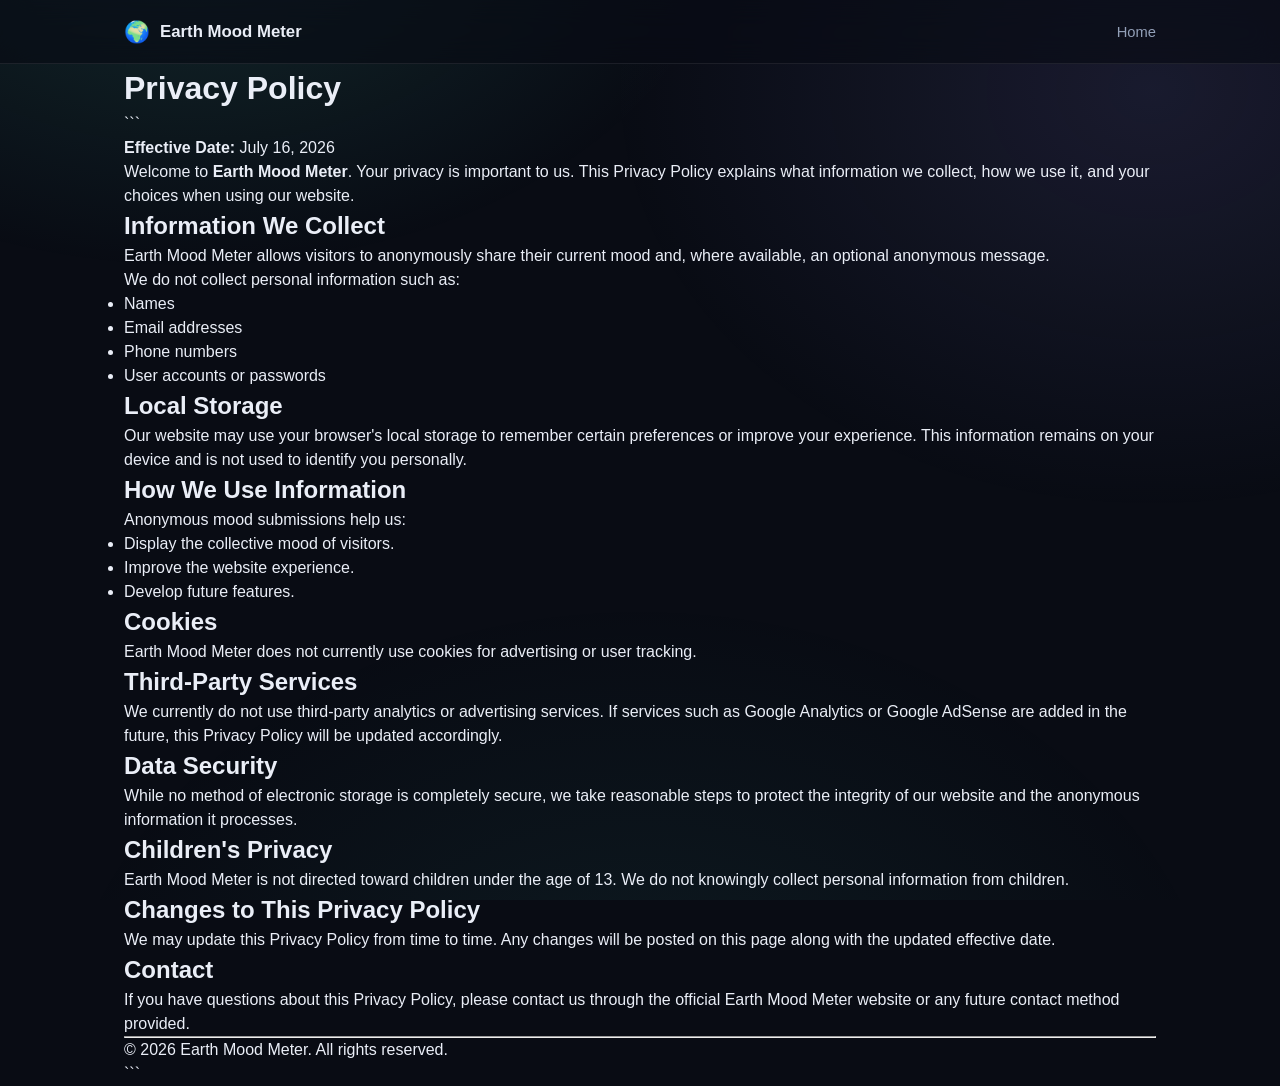
==== privacy.html @ 2ed816e5 "Add files via upload" ====
<!DOCTYPE html>

<html lang="en">
<head>
    <meta charset="UTF-8">
    <meta name="viewport" content="width=device-width, initial-scale=1.0">
    <title>Privacy Policy | Earth Mood Meter</title>
    <meta name="description" content="Privacy Policy for Earth Mood Meter. Learn how we collect, use, and protect your information.">
    <link rel="icon" type="image/png" href="favicon.png">
    <link rel="stylesheet" href="style.css">
</head>

<header class="site-header">
  <div class="header-inner">
    <div class="logo">
      <span class="logo-emoji">🌍</span>
      <span class="logo-text">Earth Mood Meter</span>
    </div>

    <nav class="main-nav">
      <a href="index.html" class="nav-link">Home</a>
    </nav>
  </div>
</header>

<body>
    
<main class="policy-container">
    <h1>Privacy Policy</h1>

```
<p><strong>Effective Date:</strong> July 16, 2026</p>

<p>
    Welcome to <strong>Earth Mood Meter</strong>. Your privacy is important to us.
    This Privacy Policy explains what information we collect, how we use it,
    and your choices when using our website.
</p>

<h2>Information We Collect</h2>

<p>
    Earth Mood Meter allows visitors to anonymously share their current mood
    and, where available, an optional anonymous message.
</p>

<p>We do not collect personal information such as:</p>

<ul>
    <li>Names</li>
    <li>Email addresses</li>
    <li>Phone numbers</li>
    <li>User accounts or passwords</li>
</ul>

<h2>Local Storage</h2>

<p>
    Our website may use your browser's local storage to remember certain
    preferences or improve your experience. This information remains on your
    device and is not used to identify you personally.
</p>

<h2>How We Use Information</h2>

<p>Anonymous mood submissions help us:</p>

<ul>
    <li>Display the collective mood of visitors.</li>
    <li>Improve the website experience.</li>
    <li>Develop future features.</li>
</ul>

<h2>Cookies</h2>

<p>
    Earth Mood Meter does not currently use cookies for advertising or user
    tracking.
</p>

<h2>Third-Party Services</h2>

<p>
    We currently do not use third-party analytics or advertising services.
    If services such as Google Analytics or Google AdSense are added in the
    future, this Privacy Policy will be updated accordingly.
</p>

<h2>Data Security</h2>

<p>
    While no method of electronic storage is completely secure, we take
    reasonable steps to protect the integrity of our website and the
    anonymous information it processes.
</p>

<h2>Children's Privacy</h2>

<p>
    Earth Mood Meter is not directed toward children under the age of 13.
    We do not knowingly collect personal information from children.
</p>

<h2>Changes to This Privacy Policy</h2>

<p>
    We may update this Privacy Policy from time to time. Any changes will be
    posted on this page along with the updated effective date.
</p>

<h2>Contact</h2>

<p>
    If you have questions about this Privacy Policy, please contact us
    through the official Earth Mood Meter website or any future contact
    method provided.
</p>

<hr>

<p>&copy; 2026 Earth Mood Meter. All rights reserved.</p>
```

</main>

</body>
</html>
---- style.css ----
/* ============================================================
   style.css — Earth Mood Meter
   ------------------------------------------------------------
   Design language: "night side of Earth" — a deep space navy
   backdrop with soft aurora-toned glows (teal + violet), like
   city lights and atmosphere seen from orbit. Each mood carries
   its own accent color, so the page itself feels emotionally
   alive rather than uniformly neon.
   ============================================================ */

/* ---------- Design tokens ---------- */
:root {
  /* Surfaces */
  --bg: #090c14;
  --bg-glow-a: #0d3b3a;
  --bg-glow-b: #221a4a;
  --surface: #121826;
  --surface-2: #1a2236;
  --border: rgba(255, 255, 255, 0.08);
  --border-strong: rgba(255, 255, 255, 0.14);

  /* Text */
  --text: #eaeef7;
  --text-dim: #93a0b8;
  --text-faint: #5b6580;

  /* Brand accents */
  --teal: #4fd8c4;
  --violet: #9088f0;

  /* Per-mood accents */
  --mood-amber: #f2a65a;
  --mood-teal: #4fd8c4;
  --mood-violet: #a495f2;
  --mood-slate: #9aa5bd;
  --mood-blue: #6fa3e0;
  --mood-coral: #e8748a;

  /* Type */
  --font-display: "Space Grotesk", "Segoe UI", sans-serif;
  --font-body: "Inter", "Segoe UI", sans-serif;
  --font-mono: "JetBrains Mono", "Courier New", monospace;

  /* Layout */
  --max-width: 1080px;
  --radius-lg: 20px;
  --radius-md: 14px;
  --radius-sm: 10px;
}

/* ---------- Reset & base ---------- */
* {
  box-sizing: border-box;
  margin: 0;
  padding: 0;
}

html {
  scroll-behavior: smooth;
}

body {
  background: var(--bg);
  color: var(--text);
  font-family: var(--font-body);
  line-height: 1.5;
  -webkit-font-smoothing: antialiased;
  overflow-x: hidden;
}

/* Ambient background glow — fixed so it stays put while scrolling */
body::before {
  content: "";
  position: fixed;
  inset: 0;
  z-index: -1;
  background:
    radial-gradient(ellipse 900px 600px at 15% -10%, rgba(79, 216, 196, 0.14), transparent 60%),
    radial-gradient(ellipse 900px 700px at 90% 10%, rgba(144, 136, 240, 0.12), transparent 60%),
    radial-gradient(ellipse 1000px 800px at 50% 120%, rgba(79, 216, 196, 0.08), transparent 60%);
}

a {
  color: inherit;
  text-decoration: none;
}

button {
  font-family: inherit;
  border: none;
  cursor: pointer;
  background: none;
  color: inherit;
}

img, svg {
  display: block;
  max-width: 100%;
}

/* Respect users who prefer reduced motion */
@media (prefers-reduced-motion: reduce) {
  *, *::before, *::after {
    animation-duration: 0.001ms !important;
    animation-iteration-count: 1 !important;
    transition-duration: 0.001ms !important;
    scroll-behavior: auto !important;
  }
}

/* Visible keyboard focus for accessibility */
:focus-visible {
  outline: 2px solid var(--teal);
  outline-offset: 3px;
  border-radius: 6px;
}

/* ---------- Shared section styling ---------- */
main {
  max-width: var(--max-width);
  margin: 0 auto;
  padding: 0 24px;
}

.section-title {
  font-family: var(--font-display);
  font-size: clamp(1.5rem, 3vw, 2rem);
  font-weight: 600;
  letter-spacing: -0.01em;
}

.section-subtitle {
  color: var(--text-dim);
  font-size: 1rem;
  margin-top: 8px;
  max-width: 560px;
}

/* ============================================================
   HEADER
   ============================================================ */
.site-header {
  position: sticky;
  top: 0;
  z-index: 50;
  backdrop-filter: blur(14px);
  -webkit-backdrop-filter: blur(14px);
  background: rgba(9, 12, 20, 0.65);
  border-bottom: 1px solid var(--border);
}

.header-inner {
  max-width: var(--max-width);
  margin: 0 auto;
  padding: 16px 24px;
  display: flex;
  align-items: center;
  justify-content: space-between;
}

.logo {
  display: flex;
  align-items: center;
  gap: 10px;
  font-family: var(--font-display);
  font-weight: 600;
  font-size: 1.05rem;
}

.logo-emoji {
  font-size: 1.3rem;
}

.main-nav {
  display: flex;
  gap: 24px;
}

.nav-link {
  font-size: 0.92rem;
  color: var(--text-dim);
  transition: color 0.2s ease;
}

.nav-link:hover {
  color: var(--text);
}

/* ============================================================
   HERO / VOTING
   ============================================================ */
.hero {
  padding: 72px 0 48px;
  text-align: center;
  display: flex;
  flex-direction: column;
  align-items: center;
}

/* The glowing, breathing orb behind the Earth emoji — this is
   the page's signature element: a slow "pulse" that echoes the
   idea of a living planet with a heartbeat. */
.earth-orb {
  position: relative;
  width: 120px;
  height: 120px;
  display: flex;
  align-items: center;
  justify-content: center;
  margin-bottom: 28px;
}

.earth-orb::before {
  content: "";
  position: absolute;
  inset: -20px;
  border-radius: 50%;
  background: radial-gradient(circle, rgba(79, 216, 196, 0.35), rgba(144, 136, 240, 0.18) 60%, transparent 75%);
  filter: blur(6px);
  animation: breathe 4.5s ease-in-out infinite;
}

.earth-emoji {
  font-size: 4.2rem;
  position: relative;
  z-index: 1;
  filter: drop-shadow(0 0 24px rgba(79, 216, 196, 0.35));
}

@keyframes breathe {
  0%, 100% { transform: scale(1); opacity: 0.85; }
  50% { transform: scale(1.15); opacity: 1; }
}

.hero-title {
  font-family: var(--font-display);
  font-size: clamp(1.8rem, 4.5vw, 2.75rem);
  font-weight: 700;
  letter-spacing: -0.02em;
  max-width: 640px;
}

.hero-subtitle {
  color: var(--text-dim);
  margin-top: 12px;
  font-size: 1.05rem;
  max-width: 480px;
}

/* Mood button grid */
.mood-grid {
  display: grid;
  grid-template-columns: repeat(6, minmax(0, 1fr));
  gap: 14px;
  margin-top: 40px;
  width: 100%;
  max-width: 720px;
}

.mood-btn {
  --glow: var(--mood-teal);
  display: flex;
  flex-direction: column;
  align-items: center;
  gap: 10px;
  padding: 20px 8px;
  background: var(--surface);
  border: 1px solid var(--border);
  border-radius: var(--radius-md);
  transition: transform 0.18s ease, border-color 0.2s ease, box-shadow 0.2s ease, background 0.2s ease;
}

.mood-btn[data-glow="amber"] { --glow: var(--mood-amber); }
.mood-btn[data-glow="teal"] { --glow: var(--mood-teal); }
.mood-btn[data-glow="violet"] { --glow: var(--mood-violet); }
.mood-btn[data-glow="slate"] { --glow: var(--mood-slate); }
.mood-btn[data-glow="blue"] { --glow: var(--mood-blue); }
.mood-btn[data-glow="coral"] { --glow: var(--mood-coral); }

.mood-btn:hover:not(:disabled) {
  transform: translateY(-4px);
  border-color: var(--glow);
  box-shadow: 0 8px 28px -8px var(--glow);
  background: var(--surface-2);
}

.mood-btn:active:not(:disabled) {
  transform: translateY(-1px) scale(0.97);
}

.mood-btn.selected {
  border-color: var(--glow);
  background: var(--surface-2);
  box-shadow: 0 0 0 1px var(--glow), 0 8px 28px -8px var(--glow);
}

.mood-btn:disabled {
  cursor: not-allowed;
  opacity: 0.45;
}

.mood-emoji {
  font-size: 1.8rem;
}

.mood-label {
  font-size: 0.82rem;
  color: var(--text-dim);
  font-weight: 500;
}

.vote-confirmation {
  margin-top: 24px;
  min-height: 1.2em;
  font-size: 0.98rem;
  color: var(--teal);
  font-weight: 500;
  opacity: 0;
  transform: translateY(4px);
  transition: opacity 0.35s ease, transform 0.35s ease;
}

.vote-confirmation.visible {
  opacity: 1;
  transform: translateY(0);
}

/* ============================================================
   AD SLOTS
   ============================================================ */
.ad-slot {
  margin: 40px 0;
  display: flex;
  justify-content: center;
}

.ad-placeholder {
  width: 100%;
  max-width: 728px;
  min-height: 90px;
  border: 1px dashed var(--border-strong);
  border-radius: var(--radius-sm);
  display: flex;
  align-items: center;
  justify-content: center;
  color: var(--text-faint);
  font-size: 0.85rem;
  letter-spacing: 0.02em;
}

/* ============================================================
   PULSE / LIVE STATISTICS
   ============================================================ */
.pulse-section {
  padding: 32px 0 56px;
}

.pulse-header {
  display: flex;
  flex-direction: column;
  align-items: center;
  text-align: center;
  margin-bottom: 36px;
}

.pulse-count {
  margin-top: 10px;
  color: var(--text-dim);
  font-size: 0.98rem;
}

.pulse-number {
  font-family: var(--font-mono);
  font-weight: 600;
  color: var(--text);
  font-size: 1.1rem;
}

.pulse-bars {
  display: flex;
  flex-direction: column;
  gap: 16px;
  max-width: 640px;
  margin: 0 auto;
}

.pulse-row {
  display: grid;
  grid-template-columns: 100px 1fr 64px;
  align-items: center;
  gap: 14px;
}

.pulse-label {
  display: flex;
  align-items: center;
  gap: 8px;
  font-size: 0.9rem;
  color: var(--text-dim);
}

.pulse-label-emoji {
  font-size: 1.1rem;
}

/* The bar track looks like an atmospheric readout: a thin,
   glassy channel with a glowing gradient fill that animates
   in on load and whenever Firestore reports new numbers. */
.pulse-track {
  position: relative;
  height: 10px;
  background: var(--surface-2);
  border-radius: 999px;
  overflow: hidden;
  border: 1px solid var(--border);
}

.pulse-fill {
  position: absolute;
  inset: 0;
  width: 0%;
  border-radius: 999px;
  background: linear-gradient(90deg, var(--fill-color, var(--teal)), color-mix(in srgb, var(--fill-color, var(--teal)) 60%, white));
  box-shadow: 0 0 12px var(--fill-color, var(--teal));
  transition: width 1.1s cubic-bezier(0.22, 1, 0.36, 1);
}

.pulse-percent {
  font-family: var(--font-mono);
  font-size: 0.85rem;
  color: var(--text-dim);
  text-align: right;
}

/* ============================================================
   COMMUNITY FEELINGS
   ============================================================ */
.community-section {
  padding: 24px 0 56px;
}

.community-header {
  text-align: center;
  margin-bottom: 32px;
}

.community-header .section-subtitle {
  margin-left: auto;
  margin-right: auto;
}

.community-grid {
  display: grid;
  grid-template-columns: 1fr 1fr;
  gap: 24px;
  align-items: start;
}

.composer-card,
.feed-card {
  background: var(--surface);
  border: 1px solid var(--border);
  border-radius: var(--radius-lg);
  padding: 20px;
}

.message-input {
  width: 100%;
  min-height: 140px;
  background: var(--surface-2);
  border: 1px solid var(--border);
  border-radius: var(--radius-sm);
  padding: 14px;
  color: var(--text);
  font-family: var(--font-body);
  font-size: 0.95rem;
  resize: vertical;
  transition: border-color 0.2s ease;
}

.message-input::placeholder {
  color: var(--text-faint);
}

.message-input:focus {
  border-color: var(--teal);
  outline: none;
}

.composer-footer {
  display: flex;
  align-items: center;
  justify-content: space-between;
  margin-top: 14px;
}

.char-count {
  font-family: var(--font-mono);
  font-size: 0.78rem;
  color: var(--text-faint);
}

.send-btn {
  background: linear-gradient(135deg, var(--teal), var(--violet));
  color: #08111a;
  font-weight: 600;
  font-size: 0.9rem;
  padding: 11px 22px;
  border-radius: 999px;
  transition: transform 0.18s ease, box-shadow 0.2s ease, opacity 0.2s ease;
}

.send-btn:hover:not(:disabled) {
  transform: translateY(-2px);
  box-shadow: 0 8px 24px -8px var(--teal);
}

.send-btn:disabled {
  opacity: 0.4;
  cursor: not-allowed;
}

.message-feed {
  display: flex;
  flex-direction: column;
  gap: 12px;
  max-height: 420px;
  overflow-y: auto;
  padding-right: 4px;
}

.message-feed::-webkit-scrollbar {
  width: 6px;
}

.message-feed::-webkit-scrollbar-thumb {
  background: var(--border-strong);
  border-radius: 999px;
}

.feed-empty {
  color: var(--text-faint);
  font-size: 0.9rem;
  text-align: center;
  padding: 24px 0;
}

.message-card {
  background: var(--surface-2);
  border: 1px solid var(--border);
  border-radius: var(--radius-md);
  padding: 14px 16px;
  animation: fadeSlideIn 0.4s ease;
}

@keyframes fadeSlideIn {
  from { opacity: 0; transform: translateY(-6px); }
  to { opacity: 1; transform: translateY(0); }
}

.message-meta {
  display: flex;
  align-items: baseline;
  gap: 8px;
  margin-bottom: 6px;
}

.message-anon {
  font-size: 0.82rem;
  font-weight: 600;
  color: var(--violet);
}

.message-time {
  font-family: var(--font-mono);
  font-size: 0.74rem;
  color: var(--text-faint);
}

.message-text {
  font-size: 0.93rem;
  color: var(--text);
  line-height: 1.5;
  word-wrap: break-word;
}

/* ============================================================
   FOOTER
   ============================================================ */
.site-footer {
  border-top: 1px solid var(--border);
  padding: 40px 24px 48px;
  text-align: center;
}

.footer-line {
  font-size: 0.88rem;
  color: var(--text-dim);
  margin-bottom: 4px;
}

.footer-dim {
  color: var(--text-faint);
}

.footer-copyright {
  margin-top: 16px;
  font-family: var(--font-mono);
  font-size: 0.76rem;
  color: var(--text-faint);
}

/* ============================================================
   RESPONSIVE
   ============================================================ */
@media (max-width: 860px) {
  .community-grid {
    grid-template-columns: 1fr;
  }
}

@media (max-width: 640px) {
  .mood-grid {
    grid-template-columns: repeat(3, minmax(0, 1fr));
  }

  .pulse-row {
    grid-template-columns: 84px 1fr 48px;
    gap: 10px;
  }

  .header-inner {
    padding: 14px 20px;
  }

  .hero {
    padding: 48px 0 36px;
  }
}

@media (max-width: 420px) {
  .mood-label {
    font-size: 0.74rem;
  }
}
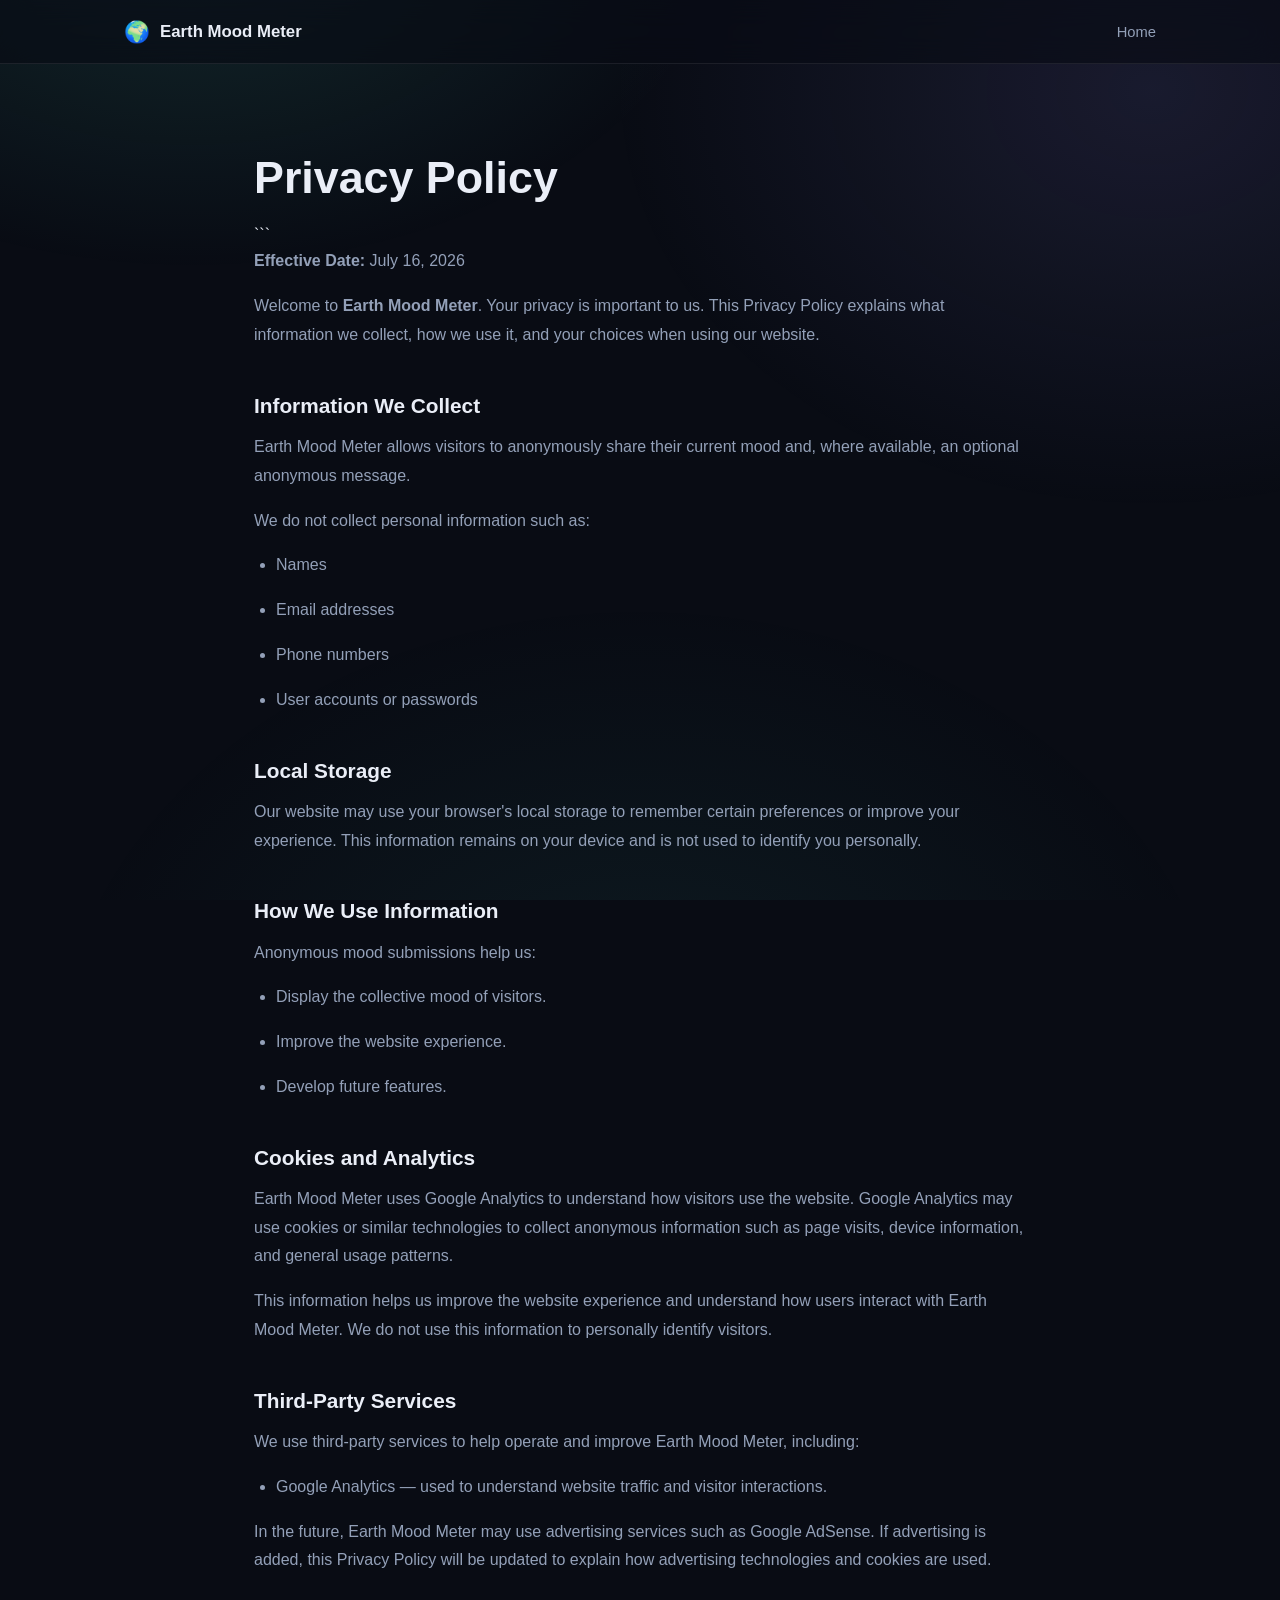
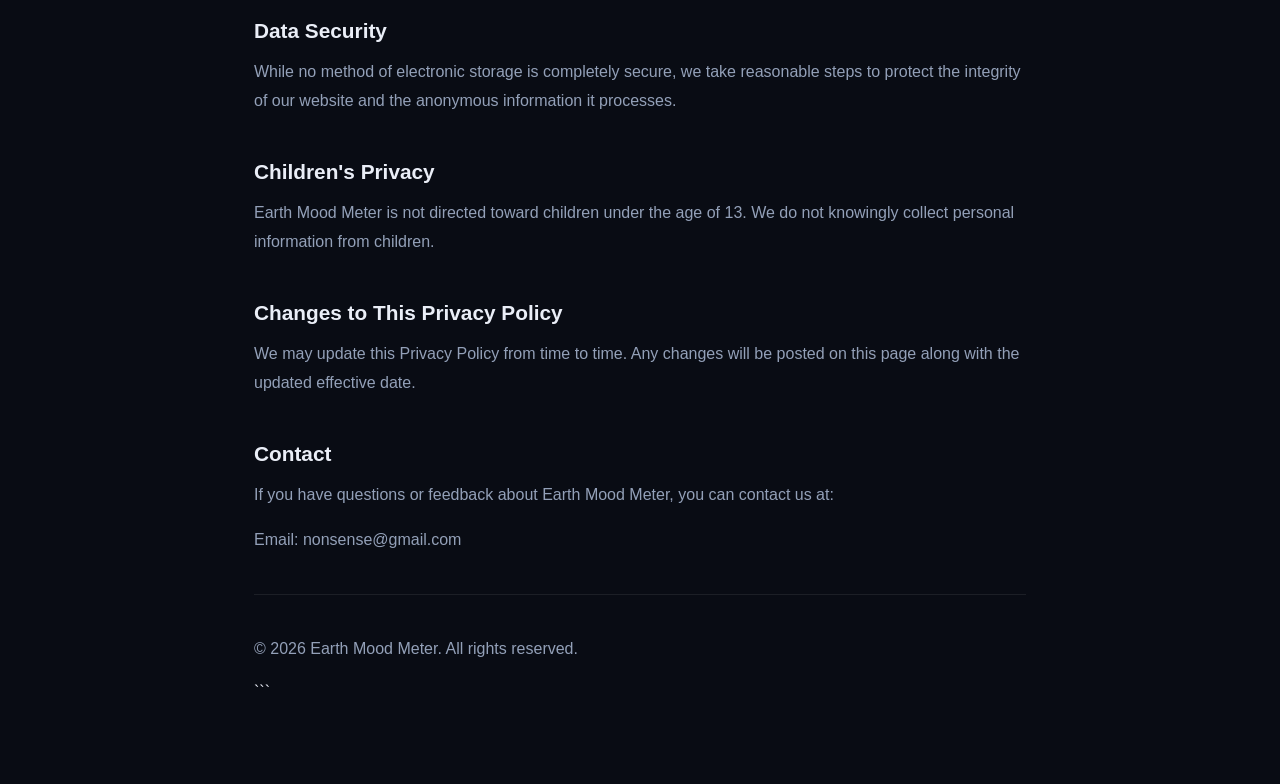
==== commit cd508d34: "Update privacy.html" ====
--- a/privacy.html
+++ b/privacy.html
@@ -24,7 +24,7 @@
 </header>
 
 <body>
-    
+
 <main class="policy-container">
     <h1>Privacy Policy</h1>
 
@@ -71,19 +71,39 @@
     <li>Develop future features.</li>
 </ul>
 
-<h2>Cookies</h2>
+<h2>Cookies and Analytics</h2>
 
 <p>
-    Earth Mood Meter does not currently use cookies for advertising or user
-    tracking.
+    Earth Mood Meter uses Google Analytics to understand how visitors use the
+    website. Google Analytics may use cookies or similar technologies to
+    collect anonymous information such as page visits, device information,
+    and general usage patterns.
+</p>
+
+<p>
+    This information helps us improve the website experience and understand
+    how users interact with Earth Mood Meter. We do not use this information
+    to personally identify visitors.
 </p>
 
 <h2>Third-Party Services</h2>
 
 <p>
-    We currently do not use third-party analytics or advertising services.
-    If services such as Google Analytics or Google AdSense are added in the
-    future, this Privacy Policy will be updated accordingly.
+    We use third-party services to help operate and improve Earth Mood Meter,
+    including:
+</p>
+
+<ul>
+    <li>
+        Google Analytics — used to understand website traffic and visitor
+        interactions.
+    </li>
+</ul>
+
+<p>
+    In the future, Earth Mood Meter may use advertising services such as
+    Google AdSense. If advertising is added, this Privacy Policy will be
+    updated to explain how advertising technologies and cookies are used.
 </p>
 
 <h2>Data Security</h2>
@@ -111,9 +131,12 @@
 <h2>Contact</h2>
 
 <p>
-    If you have questions about this Privacy Policy, please contact us
-    through the official Earth Mood Meter website or any future contact
-    method provided.
+    If you have questions or feedback about Earth Mood Meter, you can contact
+    us at:
+</p>
+
+<p>
+    Email: <a href="mailto:nonsense@gmail.com">nonsense@gmail.com</a>
 </p>
 
 <hr>
--- a/style.css
+++ b/style.css
@@ -643,3 +643,44 @@
     font-size: 0.74rem;
   }
 }
+
+/* ============================================================
+   PRIVACY POLICY
+   ============================================================ */
+
+.policy-container {
+  max-width: 820px;
+  margin: 0 auto;
+  padding: 80px 24px;
+}
+
+
+.policy-container h1 {
+  font-family: var(--font-display);
+  font-size: clamp(2rem, 4vw, 2.8rem);
+  margin-bottom: 12px;
+}
+
+.policy-container h2 {
+  margin-top: 40px;
+  margin-bottom: 12px;
+  font-family: var(--font-display);
+  font-size: 1.3rem;
+}
+
+.policy-container p,
+.policy-container li {
+  color: var(--text-dim);
+  line-height: 1.8;
+  margin-bottom: 16px;
+}
+
+.policy-container ul {
+  padding-left: 22px;
+}
+
+.policy-container hr {
+  border: none;
+  border-top: 1px solid var(--border);
+  margin: 40px 0;
+}
